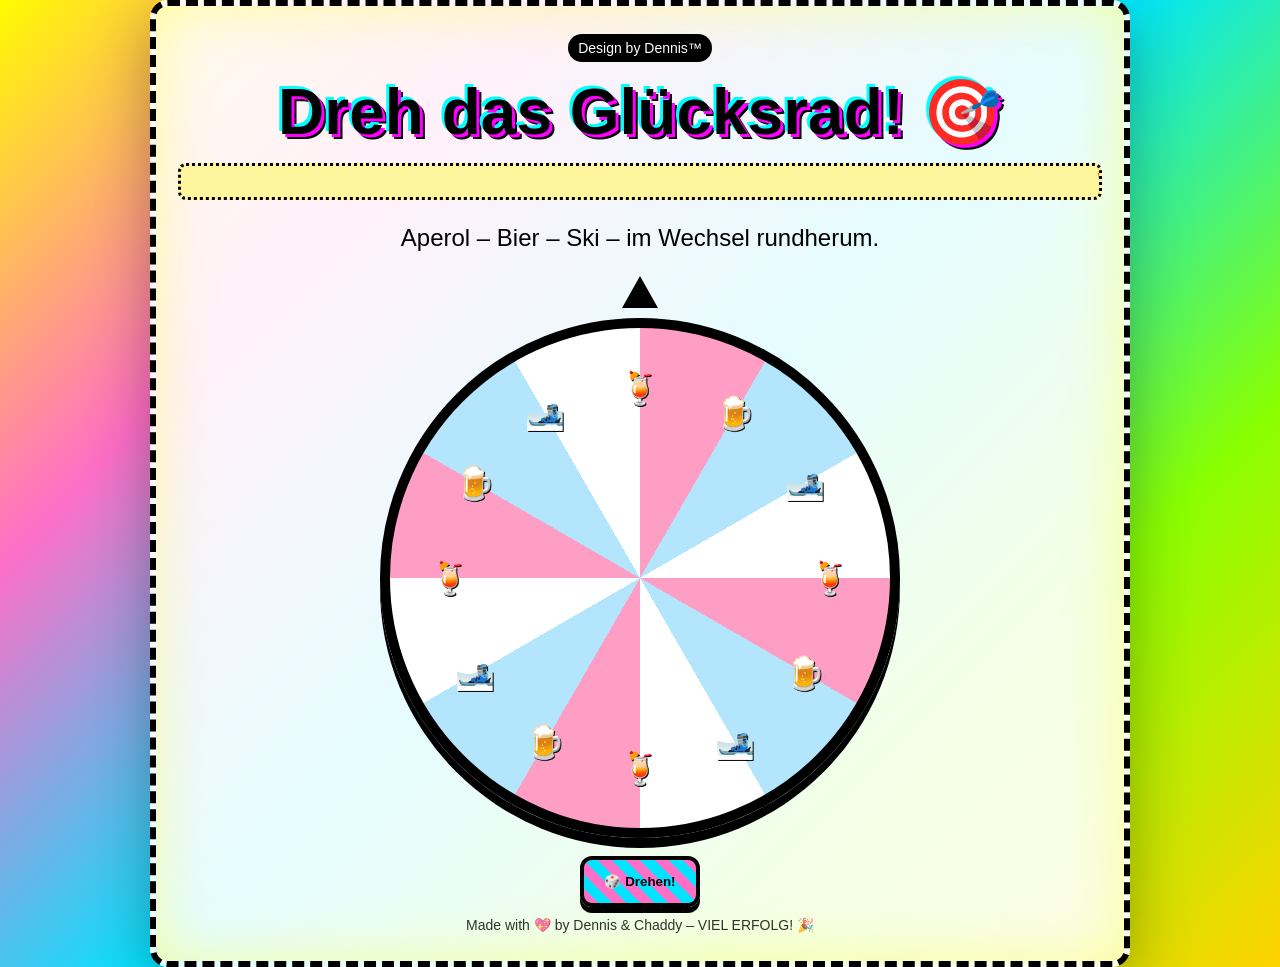
==== index.html @ 3e6613ec "Update index.html" ====
<!doctype html>
<html lang="de">
<head>
  <meta charset="utf-8" />
  <meta name="viewport" content="width=device-width, initial-scale=1" />
  <title>Überraschung – Dreh das Rad!</title>
  <link rel="stylesheet" href="assets/common.css" />
  <style>
    .wheel-wrap{display:flex;flex-direction:column;align-items:center;gap:18px;margin-top:10px;position:relative}
    .wheel{
      width:min(520px,90vw);aspect-ratio:1;border-radius:50%;border:10px solid #000;position:relative;overflow:hidden;
      box-shadow:0 10px 0 #000;
      background:repeating-conic-gradient(#ff9ec4 0deg 30deg,#b3e5fc 30deg 60deg,#ffffff 60deg 90deg); /* 🍹/🍺/🎿 */
      transition:transform 4.6s cubic-bezier(.2,.9,.2,1.02);
    }
    .needle{width:0;height:0;border-left:18px solid transparent;border-right:18px solid transparent;border-bottom:32px solid #000;margin:0 auto}
    .em{position:absolute;font-size:32px;filter:drop-shadow(1px 1px 0 #000)}
    #spin{position:relative;z-index:5;pointer-events:auto}
  </style>
</head>

<body>
  <div class="container">
    <div class="badge">Design by Dennis™</div>
    <h1>Dreh das Glücksrad! 🎯</h1>
    <div class="marquee"><span>🍹 oder 🍺 oder 🎿 — keine Spoiler — nur drehen! — </span></div>
    <p>Aperol – Bier – Ski – im Wechsel rundherum.</p>

    <div class="needle" aria-hidden="true"></div>
    <div class="wheel-wrap">
      <div class="wheel" id="wheel" aria-label="Glücksrad mit drei Feldern"></div>
      <button class="btn" id="spin">🎲 Drehen!</button>
    </div>

    <footer>Made with 💖 by Dennis & Chaddy – VIEL ERFOLG! 🎉</footer>
  </div>

  <!-- 🔊 Hintergrundmusik (loop) – nimm assets/landing.mp3 wenn du willst -->
  <audio id="bg" src="assets/jingle.mp3" preload="auto" loop autoplay muted playsinline></audio>
  <!-- Effekt-Sounds -->
  <audio id="s_tadaa"  src="assets/tadaa.mp3"  preload="auto"></audio>
  <audio id="s_cheers" src="assets/cheers.mp3" preload="auto"></audio>

  <script>
  document.addEventListener('DOMContentLoaded', () => {
    const wheelEl = document.getElementById('wheel');
    const spinBtn = document.getElementById('spin');
    const bg      = document.getElementById('bg');
    const sT      = document.getElementById('s_tadaa');
    const sC      = document.getElementById('s_cheers');

    if (!wheelEl || !spinBtn) return;

    // Emojis setzen
    const segments=12, segAngle=360/segments, emojis=['🍹','🍺','🎿'];
    for(let i=0;i<segments;i++){
      const el=document.createElement('div'); el.className='em'; el.textContent=emojis[i%3];
      const a=(i*segAngle)*Math.PI/180, R=.38;
      el.style.left=(50+Math.sin(a)*R*100)+'%';
      el.style.top =(50-Math.cos(a)*R*100)+'%';
      el.style.transform='translate(-50%,-50%)';
      wheelEl.appendChild(el);
    }

    // Hintergrundmusik: stumm starten, beim ersten User-Impuls entmuten
    const tryPlay = () => { try{ const p=bg.play(); if(p&&p.catch)p.catch(()=>{});}catch{} };
    const unmute  = () => { try{ bg.muted=false; bg.volume=.9; tryPlay(); }catch{} };
    tryPlay(); // startet muted (autoplay erlaubt)
    ['click','touchstart','pointerdown','keydown'].forEach(ev=>{
      window.addEventListener(ev,function once(){ unmute(); window.removeEventListener(ev,once,{capture:false}); },{once:true,passive:true});
    });

    // Drehen
    let spinning=false;
    spinBtn.addEventListener('click', ()=>{
      if(spinning) return; spinning=true; unmute(); // sicherstellen, dass Musik läuft

      const k=Math.floor(Math.random()*segments);
      const turns=6+Math.random()*2;
      const targetDeg=(segments-k)*segAngle - segAngle/2;
      const angle=360*turns+targetDeg;
      wheelEl.style.transform=`rotate(${angle.toFixed(2)}deg)`;

      setTimeout(()=>{ if(k%3===0) sT?.play().catch(()=>{}); else if(k%3===1) sC?.play().catch(()=>{}); },3800);

      setTimeout(()=>{
        if(k%3===0)      location.href='rom/index.html';
        else if(k%3===1) location.href='london/index.html#autoplay=1';
        else             location.href='ski/index.html#autoplay=1';
      },4700);
    });
  });
  </script>
</body>
</html>
---- assets/common.css ----
*{box-sizing:border-box}
html,body{margin:0;padding:0}
body{
  font-family:"Comic Sans MS","Comic Sans","Arial",cursive,sans-serif;
  background:linear-gradient(135deg,#fffb00,#ff6ec7 25%,#00e5ff 50%,#8aff00 75%,#ffd200);
  min-height:100vh;display:flex;align-items:center;justify-content:center;text-align:center;
}
.container{
  width:min(980px,92vw);background:rgba(255,255,255,.9);border:6px dashed #000;border-radius:18px;
  padding:28px 22px;box-shadow:0 18px 60px rgba(0,0,0,.3), inset 0 0 60px rgba(255,255,0,.35);
}
h1{margin:.2em 0;font-size:clamp(34px,6vw,64px);text-shadow:3px 3px 0 #ff00ff,-3px -3px 0 #00ffff,5px 5px 0 #000}
h2{font-size:clamp(22px,3.2vw,44px);text-shadow:2px 2px 0 #fff700}
p{font-size:clamp(18px,2.4vw,24px)}
.badge{display:inline-block;background:#000;color:#fff;padding:6px 10px;border-radius:999px;font-size:14px}
.button-row{margin-top:22px;display:flex;gap:14px;justify-content:center;flex-wrap:wrap}
.btn{display:inline-block;text-decoration:none;color:#000;background:repeating-linear-gradient(45deg,#ff6ec7,#ff6ec7 10px,#00e5ff 10px,#00e5ff 20px);
  padding:14px 20px;border-radius:12px;border:4px solid #000;box-shadow:0 6px 0 #000;font-weight:800}
.hint-emoji{font-size:clamp(64px,12vw,140px);filter:drop-shadow(4px 6px 0 #000)}
footer{margin-top:10px;font-size:14px;opacity:.8}
.marquee{margin-top:8px;overflow:hidden;white-space:nowrap;font-weight:800;border:3px dotted #000;border-radius:8px;padding:6px;background:#fff59d}
.marquee span{display:inline-block;padding-left:100%;animation:scroll 8s linear infinite}
@keyframes scroll{0%{transform:translateX(0)}100%{transform:translateX(-100%)}}
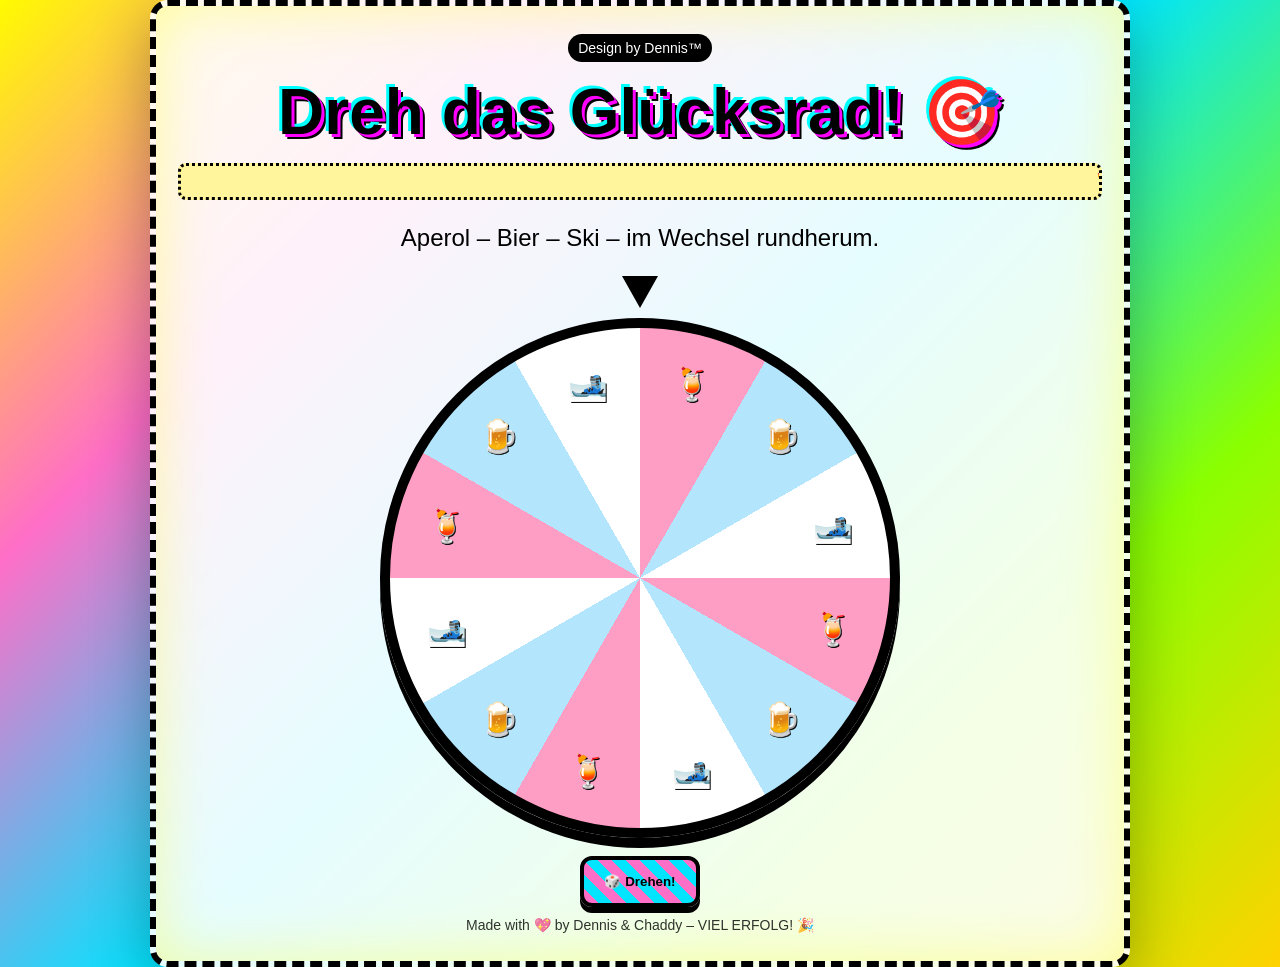
==== commit e9388b5b: "Update index.html" ====
--- a/index.html
+++ b/index.html
@@ -6,16 +6,42 @@
   <title>Überraschung – Dreh das Rad!</title>
   <link rel="stylesheet" href="assets/common.css" />
   <style>
-    .wheel-wrap{display:flex;flex-direction:column;align-items:center;gap:18px;margin-top:10px;position:relative}
+    .wheel-wrap{
+      display:flex;flex-direction:column;align-items:center;gap:18px;margin-top:10px
+    }
+    .needle{
+      /* Dreieck, das NACH UNTEN zeigt */
+      width:0;height:0;
+      border-left:18px solid transparent;border-right:18px solid transparent;
+      border-top:32px solid #000; /* Spitze zeigt nach unten */
+      margin:0 auto 8px auto;
+    }
     .wheel{
-      width:min(520px,90vw);aspect-ratio:1;border-radius:50%;border:10px solid #000;position:relative;overflow:hidden;
+      width:min(520px,90vw);
+      aspect-ratio:1/1;                 /* garantiert kreisrund */
+      border-radius:50%;
+      border:10px solid #000;
+      position:relative; overflow:hidden;
       box-shadow:0 10px 0 #000;
-      background:repeating-conic-gradient(#ff9ec4 0deg 30deg,#b3e5fc 30deg 60deg,#ffffff 60deg 90deg); /* 🍹/🍺/🎿 */
+      /* 🍹 / 🍺 / 🎿 im Wechsel */
+      background:repeating-conic-gradient(
+        #ff9ec4 0deg 30deg,   /* Aperol */
+        #b3e5fc 30deg 60deg,  /* Bier */
+        #ffffff 60deg 90deg   /* Ski  */
+      );
       transition:transform 4.6s cubic-bezier(.2,.9,.2,1.02);
+      /* aktuelle Rotations-Variable für Emoji-Gegenrotation */
+      --rot: 0deg;
     }
-    .needle{width:0;height:0;border-left:18px solid transparent;border-right:18px solid transparent;border-bottom:32px solid #000;margin:0 auto}
-    .em{position:absolute;font-size:32px;filter:drop-shadow(1px 1px 0 #000)}
-    #spin{position:relative;z-index:5;pointer-events:auto}
+    .em{
+      position:absolute; left:50%; top:50%;
+      font-size:32px; filter:drop-shadow(1px 1px 0 #000);
+      /* zentrieren + GEGENROTATION, damit Emoji immer lesbar bleibt */
+      transform: translate(-50%,-50%) rotate(calc(-1 * var(--rot)));
+      will-change: transform;
+      pointer-events:none;
+    }
+    #spin{ position:relative; z-index:5; }
   </style>
 </head>
 
@@ -35,9 +61,8 @@
     <footer>Made with 💖 by Dennis & Chaddy – VIEL ERFOLG! 🎉</footer>
   </div>
 
-  <!-- 🔊 Hintergrundmusik (loop) – nimm assets/landing.mp3 wenn du willst -->
-  <audio id="bg" src="assets/jingle.mp3" preload="auto" loop autoplay muted playsinline></audio>
-  <!-- Effekt-Sounds -->
+  <!-- 🔊 Sounds -->
+  <audio id="s_jingle" src="assets/jingle.mp3" preload="auto"></audio>
   <audio id="s_tadaa"  src="assets/tadaa.mp3"  preload="auto"></audio>
   <audio id="s_cheers" src="assets/cheers.mp3" preload="auto"></audio>
 
@@ -45,50 +70,82 @@
   document.addEventListener('DOMContentLoaded', () => {
     const wheelEl = document.getElementById('wheel');
     const spinBtn = document.getElementById('spin');
-    const bg      = document.getElementById('bg');
-    const sT      = document.getElementById('s_tadaa');
-    const sC      = document.getElementById('s_cheers');
+    const sJ = document.getElementById('s_jingle');
+    const sT = document.getElementById('s_tadaa');
+    const sC = document.getElementById('s_cheers');
 
-    if (!wheelEl || !spinBtn) return;
+    if(!wheelEl || !spinBtn) return;
 
-    // Emojis setzen
-    const segments=12, segAngle=360/segments, emojis=['🍹','🍺','🎿'];
+    // --- Emoji-Positionen exakt im Segment-Zentrum ---
+    const segments = 12;
+    const segAngle = 360 / segments;
+    const emojis = ['🍹','🍺','🎿'];
+    const R = 0.40; // Radius-Faktor (0..0.5), 0.40 sitzt schön im Segment
+
     for(let i=0;i<segments;i++){
-      const el=document.createElement('div'); el.className='em'; el.textContent=emojis[i%3];
-      const a=(i*segAngle)*Math.PI/180, R=.38;
-      el.style.left=(50+Math.sin(a)*R*100)+'%';
-      el.style.top =(50-Math.cos(a)*R*100)+'%';
-      el.style.transform='translate(-50%,-50%)';
+      const el = document.createElement('div');
+      el.className = 'em';
+      el.textContent = emojis[i % 3];
+
+      // Mittelpunkt jedes Segments: i*seg + seg/2
+      const centerDeg = i*segAngle + segAngle/2;
+      const a = centerDeg * Math.PI / 180;
+
+      // absolute Position auf dem Rad (wir zentrieren via left/top:50%)
+      const x = Math.sin(a) * R * 100;
+      const y = -Math.cos(a) * R * 100;
+
+      el.style.left = `calc(50% + ${x}%)`;
+      el.style.top  = `calc(50% + ${y}%)`;
       wheelEl.appendChild(el);
     }
 
-    // Hintergrundmusik: stumm starten, beim ersten User-Impuls entmuten
-    const tryPlay = () => { try{ const p=bg.play(); if(p&&p.catch)p.catch(()=>{});}catch{} };
-    const unmute  = () => { try{ bg.muted=false; bg.volume=.9; tryPlay(); }catch{} };
-    tryPlay(); // startet muted (autoplay erlaubt)
-    ['click','touchstart','pointerdown','keydown'].forEach(ev=>{
-      window.addEventListener(ev,function once(){ unmute(); window.removeEventListener(ev,once,{capture:false}); },{once:true,passive:true});
+    // Emoji immer lesbar halten: Gegenrotation anhand wheel-Variable --rot
+    function setWheelRotation(deg){
+      wheelEl.style.setProperty('--rot', deg + 'deg');
+      wheelEl.style.transform = `rotate(${deg}deg)`;
+    }
+
+    // --- Sound-Helfer ---
+    function play(a){ try{ a.currentTime=0; a.volume=0.9; const p=a.play(); if(p&&p.catch) p.catch(()=>{});}catch(e){} }
+    function jingleOnce(){ if(sJ && sJ.dataset.played!=='1'){ sJ.dataset.played='1'; play(sJ);} }
+    window.addEventListener('load', () => setTimeout(jingleOnce, 400));
+    ['click','pointerdown','touchstart','keydown'].forEach(ev =>
+      document.addEventListener(ev, jingleOnce, { once:true, passive:true })
+    );
+
+    // --- Drehen ---
+    let spinning = false;
+    spinBtn.addEventListener('click', () => {
+      if(spinning) return;
+      spinning = true;
+
+      const k = Math.floor(Math.random()*segments); // 0..11
+      const turns = 6 + Math.random()*2;
+      const targetDeg = (segments - k) * segAngle - segAngle/2; // Segmentzentrum nach oben
+      const angle = 360*turns + targetDeg;
+
+      // Rotation + Gegenrotation der Emojis (via CSS-Var --rot)
+      setWheelRotation(angle);
+
+      // kurzer Effekt-Sound
+      setTimeout(() => {
+        if (k % 3 === 0 && sT) play(sT);      // 🍹 Rom
+        else if (k % 3 === 1 && sC) play(sC); // 🍺 London
+        else if (sJ) play(sJ);                // 🎿 Ski
+      }, 3800);
+
+      // Weiterleitung nach Ende
+      setTimeout(() => {
+        try{ sJ && sJ.pause(); }catch(e){}
+        if (k % 3 === 0)      location.href = 'rom/index.html';
+        else if (k % 3 === 1) location.href = 'london/index.html#autoplay=1';
+        else                  location.href = 'ski/index.html#autoplay=1';
+      }, 4700);
     });
 
-    // Drehen
-    let spinning=false;
-    spinBtn.addEventListener('click', ()=>{
-      if(spinning) return; spinning=true; unmute(); // sicherstellen, dass Musik läuft
-
-      const k=Math.floor(Math.random()*segments);
-      const turns=6+Math.random()*2;
-      const targetDeg=(segments-k)*segAngle - segAngle/2;
-      const angle=360*turns+targetDeg;
-      wheelEl.style.transform=`rotate(${angle.toFixed(2)}deg)`;
-
-      setTimeout(()=>{ if(k%3===0) sT?.play().catch(()=>{}); else if(k%3===1) sC?.play().catch(()=>{}); },3800);
-
-      setTimeout(()=>{
-        if(k%3===0)      location.href='rom/index.html';
-        else if(k%3===1) location.href='london/index.html#autoplay=1';
-        else             location.href='ski/index.html#autoplay=1';
-      },4700);
-    });
+    // Startrotation sicher auf 0 halten
+    setWheelRotation(0);
   });
   </script>
 </body>
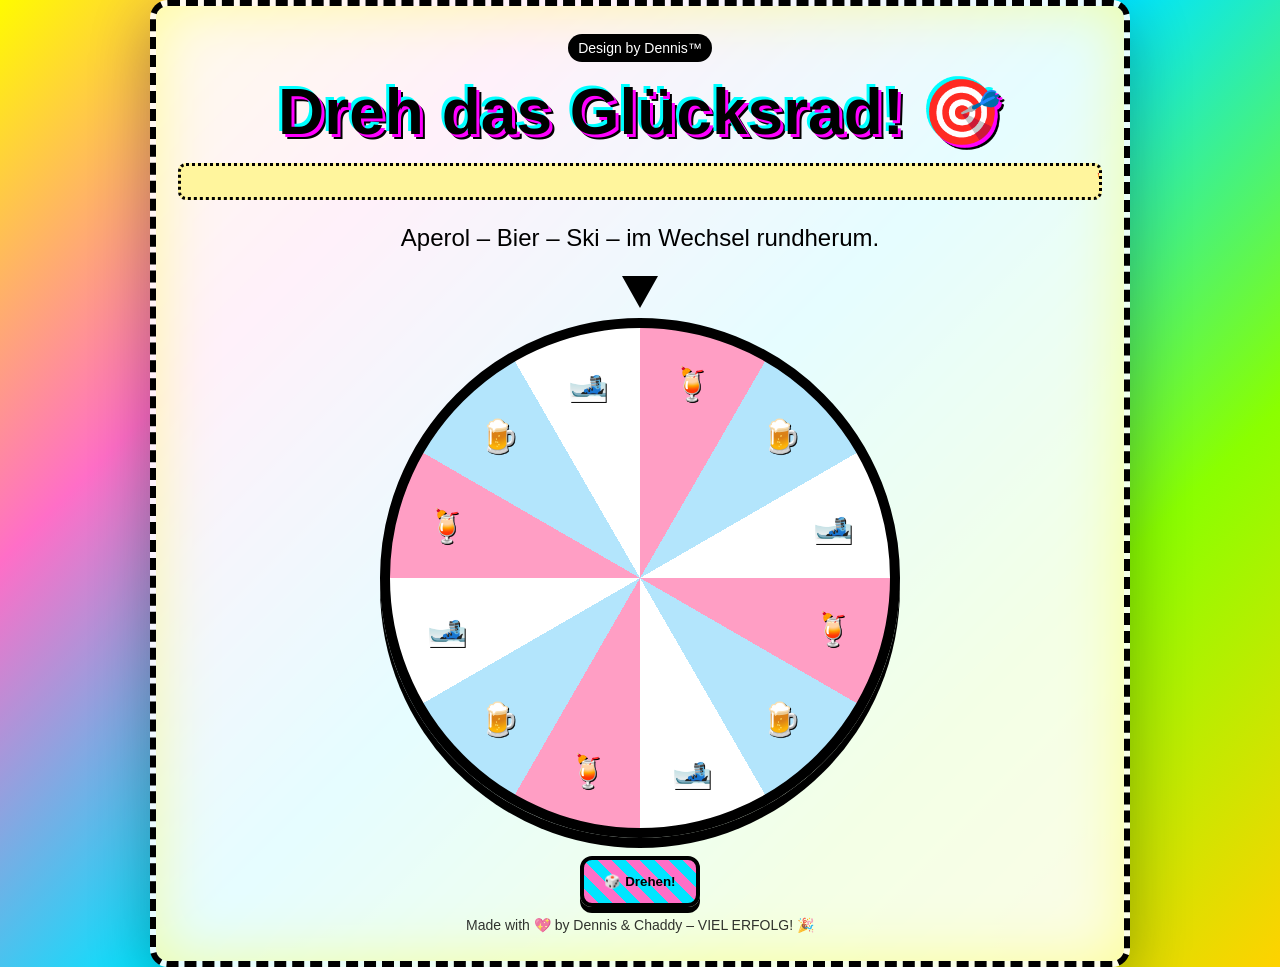
==== commit 5503d160: "Update index.html" ====
--- a/index.html
+++ b/index.html
@@ -6,42 +6,24 @@
   <title>Überraschung – Dreh das Rad!</title>
   <link rel="stylesheet" href="assets/common.css" />
   <style>
-    .wheel-wrap{
-      display:flex;flex-direction:column;align-items:center;gap:18px;margin-top:10px
-    }
+    .wheel-wrap{display:flex;flex-direction:column;align-items:center;gap:18px;margin-top:10px}
     .needle{
-      /* Dreieck, das NACH UNTEN zeigt */
-      width:0;height:0;
-      border-left:18px solid transparent;border-right:18px solid transparent;
-      border-top:32px solid #000; /* Spitze zeigt nach unten */
-      margin:0 auto 8px auto;
+      width:0;height:0;margin:0 auto 8px;
+      border-left:18px solid transparent;border-right:18px solid transparent;border-top:32px solid #000; /* zeigt nach unten */
     }
     .wheel{
-      width:min(520px,90vw);
-      aspect-ratio:1/1;                 /* garantiert kreisrund */
-      border-radius:50%;
-      border:10px solid #000;
-      position:relative; overflow:hidden;
-      box-shadow:0 10px 0 #000;
-      /* 🍹 / 🍺 / 🎿 im Wechsel */
-      background:repeating-conic-gradient(
-        #ff9ec4 0deg 30deg,   /* Aperol */
-        #b3e5fc 30deg 60deg,  /* Bier */
-        #ffffff 60deg 90deg   /* Ski  */
-      );
+      width:min(520px,90vw);aspect-ratio:1;border-radius:50%;
+      border:10px solid #000;position:relative;overflow:hidden;box-shadow:0 10px 0 #000;
+      background:repeating-conic-gradient(#ff9ec4 0deg 30deg,#b3e5fc 30deg 60deg,#ffffff 60deg 90deg); /* 🍹/🍺/🎿 */
       transition:transform 4.6s cubic-bezier(.2,.9,.2,1.02);
-      /* aktuelle Rotations-Variable für Emoji-Gegenrotation */
-      --rot: 0deg;
+      --rot:0deg;
     }
     .em{
-      position:absolute; left:50%; top:50%;
-      font-size:32px; filter:drop-shadow(1px 1px 0 #000);
-      /* zentrieren + GEGENROTATION, damit Emoji immer lesbar bleibt */
-      transform: translate(-50%,-50%) rotate(calc(-1 * var(--rot)));
-      will-change: transform;
+      position:absolute;left:50%;top:50%;font-size:32px;filter:drop-shadow(1px 1px 0 #000);
+      transform:translate(-50%,-50%) rotate(calc(-1 * var(--rot))); /* gegenrotieren -> lesbar */
       pointer-events:none;
     }
-    #spin{ position:relative; z-index:5; }
+    #spin{position:relative;z-index:5}
   </style>
 </head>
 
@@ -61,91 +43,63 @@
     <footer>Made with 💖 by Dennis & Chaddy – VIEL ERFOLG! 🎉</footer>
   </div>
 
-  <!-- 🔊 Sounds -->
-  <audio id="s_jingle" src="assets/jingle.mp3" preload="auto"></audio>
+  <!-- 🎵 Happy-Birthday (passt Dateiname an, falls anders) -->
+  <audio id="bg" src="assets/happy_birthday.mp3" preload="auto" loop autoplay muted playsinline></audio>
+  <!-- Effekt-Sounds -->
   <audio id="s_tadaa"  src="assets/tadaa.mp3"  preload="auto"></audio>
   <audio id="s_cheers" src="assets/cheers.mp3" preload="auto"></audio>
 
   <script>
   document.addEventListener('DOMContentLoaded', () => {
-    const wheelEl = document.getElementById('wheel');
-    const spinBtn = document.getElementById('spin');
-    const sJ = document.getElementById('s_jingle');
-    const sT = document.getElementById('s_tadaa');
-    const sC = document.getElementById('s_cheers');
+    const wheel = document.getElementById('wheel');
+    const spin  = document.getElementById('spin');
+    const bg    = document.getElementById('bg');
+    const sT    = document.getElementById('s_tadaa');
+    const sC    = document.getElementById('s_cheers');
 
-    if(!wheelEl || !spinBtn) return;
+    if(!wheel || !spin) return;
 
-    // --- Emoji-Positionen exakt im Segment-Zentrum ---
-    const segments = 12;
-    const segAngle = 360 / segments;
-    const emojis = ['🍹','🍺','🎿'];
-    const R = 0.40; // Radius-Faktor (0..0.5), 0.40 sitzt schön im Segment
+    // Emojis exakt auf Segmentzentren
+    const segments=12, seg=360/segments, emojis=['🍹','🍺','🎿'], R=0.40;
+    for(let i=0;i<segments;i++){
+      const el=document.createElement('div'); el.className='em'; el.textContent=emojis[i%3];
+      const center=i*seg+seg/2, a=center*Math.PI/180;
+      const x=Math.sin(a)*R*100, y=-Math.cos(a)*R*100;
+      el.style.left=`calc(50% + ${x}%)`; el.style.top=`calc(50% + ${y}%)`;
+      wheel.appendChild(el);
+    }
+    const setRot = deg => { wheel.style.setProperty('--rot',deg+'deg'); wheel.style.transform=`rotate(${deg}deg)`; };
 
-    for(let i=0;i<segments;i++){
-      const el = document.createElement('div');
-      el.className = 'em';
-      el.textContent = emojis[i % 3];
-
-      // Mittelpunkt jedes Segments: i*seg + seg/2
-      const centerDeg = i*segAngle + segAngle/2;
-      const a = centerDeg * Math.PI / 180;
-
-      // absolute Position auf dem Rad (wir zentrieren via left/top:50%)
-      const x = Math.sin(a) * R * 100;
-      const y = -Math.cos(a) * R * 100;
-
-      el.style.left = `calc(50% + ${x}%)`;
-      el.style.top  = `calc(50% + ${y}%)`;
-      wheelEl.appendChild(el);
-    }
-
-    // Emoji immer lesbar halten: Gegenrotation anhand wheel-Variable --rot
-    function setWheelRotation(deg){
-      wheelEl.style.setProperty('--rot', deg + 'deg');
-      wheelEl.style.transform = `rotate(${deg}deg)`;
-    }
-
-    // --- Sound-Helfer ---
-    function play(a){ try{ a.currentTime=0; a.volume=0.9; const p=a.play(); if(p&&p.catch) p.catch(()=>{});}catch(e){} }
-    function jingleOnce(){ if(sJ && sJ.dataset.played!=='1'){ sJ.dataset.played='1'; play(sJ);} }
-    window.addEventListener('load', () => setTimeout(jingleOnce, 400));
-    ['click','pointerdown','touchstart','keydown'].forEach(ev =>
-      document.addEventListener(ev, jingleOnce, { once:true, passive:true })
-    );
-
-    // --- Drehen ---
-    let spinning = false;
-    spinBtn.addEventListener('click', () => {
-      if(spinning) return;
-      spinning = true;
-
-      const k = Math.floor(Math.random()*segments); // 0..11
-      const turns = 6 + Math.random()*2;
-      const targetDeg = (segments - k) * segAngle - segAngle/2; // Segmentzentrum nach oben
-      const angle = 360*turns + targetDeg;
-
-      // Rotation + Gegenrotation der Emojis (via CSS-Var --rot)
-      setWheelRotation(angle);
-
-      // kurzer Effekt-Sound
-      setTimeout(() => {
-        if (k % 3 === 0 && sT) play(sT);      // 🍹 Rom
-        else if (k % 3 === 1 && sC) play(sC); // 🍺 London
-        else if (sJ) play(sJ);                // 🎿 Ski
-      }, 3800);
-
-      // Weiterleitung nach Ende
-      setTimeout(() => {
-        try{ sJ && sJ.pause(); }catch(e){}
-        if (k % 3 === 0)      location.href = 'rom/index.html';
-        else if (k % 3 === 1) location.href = 'london/index.html#autoplay=1';
-        else                  location.href = 'ski/index.html#autoplay=1';
-      }, 4700);
+    // Hintergrundmusik: stumm starten, beim ersten User-Impuls entmuten
+    const tryPlay=()=>{ try{ const p=bg.play(); if(p&&p.catch)p.catch(()=>{});}catch{} };
+    const unmute =()=>{ try{ bg.muted=false; bg.volume=.9; tryPlay(); }catch{} };
+    tryPlay();
+    ['click','touchstart','pointerdown','keydown'].forEach(ev=>{
+      window.addEventListener(ev,function once(){ unmute(); window.removeEventListener(ev,once,{capture:false}); },{once:true,passive:true});
     });
 
-    // Startrotation sicher auf 0 halten
-    setWheelRotation(0);
+    // Drehen + korrektes Mapping (Zeiger zeigt nach unten -> +180°)
+    let spinning=false;
+    spin.addEventListener('click',()=>{
+      if(spinning) return; spinning=true; unmute();
+
+      const k = Math.floor(Math.random()*segments);     // 0..11
+      const turns = 6 + Math.random()*2;
+      const targetUp = (segments - k)*seg - seg/2;      // Zentrum unter die 12-Uhr-Position
+      const angle = 360*turns + targetUp + 180;         // +180°, weil Zeiger nach unten zeigt
+
+      setRot(angle);
+
+      setTimeout(()=>{ if(k%3===0) sT?.play().catch(()=>{}); else if(k%3===1) sC?.play().catch(()=>{}); },3800);
+
+      setTimeout(()=>{
+        if (k%3===0)      location.href='rom/index.html';
+        else if (k%3===1) location.href='london/index.html#autoplay=1';
+        else              location.href='ski/index.html#autoplay=1';
+      },4700);
+    });
+
+    setRot(0);
   });
   </script>
 </body>
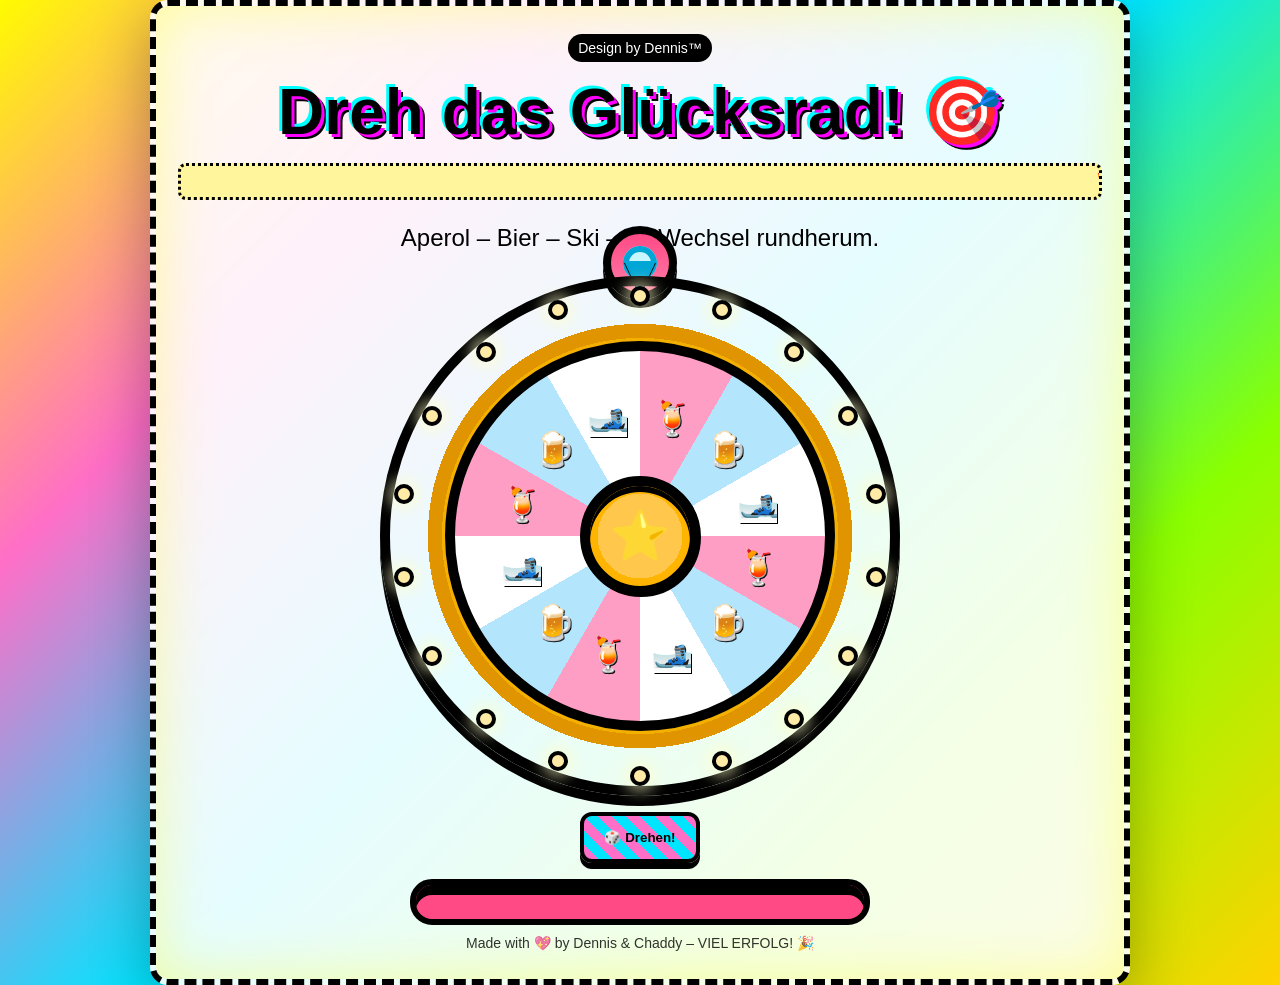
==== commit 95f87761: "Update index.html" ====
--- a/index.html
+++ b/index.html
@@ -1,32 +1,77 @@
 <!doctype html>
 <html lang="de">
 <head>
-  <meta charset="utf-8" />
-  <meta name="viewport" content="width=device-width, initial-scale=1" />
-  <title>Überraschung – Dreh das Rad!</title>
-  <link rel="stylesheet" href="assets/common.css" />
-  <style>
-    .wheel-wrap{display:flex;flex-direction:column;align-items:center;gap:18px;margin-top:10px}
-    .needle{
-      width:0;height:0;margin:0 auto 8px;
-      border-left:18px solid transparent;border-right:18px solid transparent;border-top:32px solid #000; /* zeigt nach unten */
-    }
-    .wheel{
-      width:min(520px,90vw);aspect-ratio:1;border-radius:50%;
-      border:10px solid #000;position:relative;overflow:hidden;box-shadow:0 10px 0 #000;
-      background:repeating-conic-gradient(#ff9ec4 0deg 30deg,#b3e5fc 30deg 60deg,#ffffff 60deg 90deg); /* 🍹/🍺/🎿 */
-      transition:transform 4.6s cubic-bezier(.2,.9,.2,1.02);
-      --rot:0deg;
-    }
-    .em{
-      position:absolute;left:50%;top:50%;font-size:32px;filter:drop-shadow(1px 1px 0 #000);
-      transform:translate(-50%,-50%) rotate(calc(-1 * var(--rot))); /* gegenrotieren -> lesbar */
-      pointer-events:none;
-    }
-    #spin{position:relative;z-index:5}
-  </style>
+<meta charset="utf-8"/>
+<meta name="viewport" content="width=device-width, initial-scale=1"/>
+<title>Überraschung – Dreh das Rad!</title>
+<link rel="stylesheet" href="assets/common.css"/>
+<style>
+  :root{
+    --rim:#f4b000;           /* Goldrand */
+    --rim-dark:#e09500;
+    --base:#ff4a86;          /* Sockel */
+    --light-on:#ffeaa6;
+    --light-glow:rgba(255,255,200,.55);
+  }
+  .stage{display:flex;flex-direction:column;align-items:center;gap:16px;margin-top:10px}
+  /* Sockel */
+  .stand{
+    width:min(460px,82vw); height:46px; background:var(--base);
+    border-radius:22px; border:6px solid #000; box-shadow:0 10px 0 #000 inset;
+  }
+  /* Gehäuse mit Pointer */
+  .wheel-shell{position:relative; display:grid; place-items:center}
+  .pointer{
+    position:absolute; top:-50px; left:50%; transform:translateX(-50%);
+    width:74px; height:74px; border:8px solid #000; border-radius:50%;
+    background:linear-gradient(#ff4a86,#ff7aa6);
+    box-shadow:0 8px 0 #000;
+  }
+  .pointer::after{
+    content:""; position:absolute; left:50%; top:48%;
+    transform:translate(-50%,0);
+    width:0;height:0;border-left:16px solid transparent;border-right:16px solid transparent;border-top:34px solid #00a6d6;
+    filter:drop-shadow(0 2px 0 #000);
+  }
+  .pointer::before{
+    content:""; position:absolute; inset:12px; border-radius:50%;
+    background:#c7f7ff; box-shadow:0 0 0 6px #00a6d6 inset;
+  }
+
+  /* Rad: Felge + Lichter + inneres Rad */
+  .rim{
+    width:min(520px,90vw); aspect-ratio:1; border-radius:50%;
+    background:radial-gradient(circle at 50% 50%, #ffd36c 0 48%, var(--rim) 48% 56%, var(--rim-dark) 56% 60%, transparent 60%);
+    border:10px solid #000; box-shadow:0 10px 0 #000;
+    position:relative; display:grid; place-items:center;
+  }
+  /* Lichter */
+  .bulb{position:absolute; width:20px;height:20px;border-radius:50%;
+        background:var(--light-on); border:4px solid #000; box-shadow:0 0 14px 6px var(--light-glow);}
+  /* inneres Rad */
+  .wheel{
+    width:78%; aspect-ratio:1; border-radius:50%;
+    background:repeating-conic-gradient(#ff9ec4 0deg 30deg, #b3e5fc 30deg 60deg, #ffffff 60deg 90deg);
+    border:10px solid #000; position:relative; overflow:hidden;
+    transition:transform 4.6s cubic-bezier(.2,.9,.2,1.02);
+    --rot:0deg;
+  }
+  .hub{
+    position:absolute; left:50%; top:50%; transform:translate(-50%,-50%);
+    width:120px; aspect-ratio:1; border-radius:50%;
+    background:radial-gradient(circle,#ffc84d 0 60%, #ffb400 60% 100%);
+    border:10px solid #000; display:grid;place-items:center; z-index:3;
+    box-shadow:0 6px 0 #000 inset;
+    font-size:48px; filter:drop-shadow(1px 1px 0 #000);
+  }
+  .em{
+    position:absolute; left:50%; top:50%; font-size:34px;
+    transform:translate(-50%,-50%) rotate(calc(-1 * var(--rot)));
+    filter:drop-shadow(1px 1px 0 #000); pointer-events:none;
+  }
+  #spin{position:relative;z-index:5}
+</style>
 </head>
-
 <body>
   <div class="container">
     <div class="badge">Design by Dennis™</div>
@@ -34,73 +79,92 @@
     <div class="marquee"><span>🍹 oder 🍺 oder 🎿 — keine Spoiler — nur drehen! — </span></div>
     <p>Aperol – Bier – Ski – im Wechsel rundherum.</p>
 
-    <div class="needle" aria-hidden="true"></div>
-    <div class="wheel-wrap">
-      <div class="wheel" id="wheel" aria-label="Glücksrad mit drei Feldern"></div>
+    <div class="stage">
+      <div class="wheel-shell">
+        <div class="pointer" aria-hidden="true"></div>
+        <div class="rim">
+          <div class="wheel" id="wheel" aria-label="Glücksrad"></div>
+          <div class="hub">⭐</div>
+        </div>
+      </div>
       <button class="btn" id="spin">🎲 Drehen!</button>
+      <div class="stand" aria-hidden="true"></div>
     </div>
 
     <footer>Made with 💖 by Dennis & Chaddy – VIEL ERFOLG! 🎉</footer>
   </div>
 
-  <!-- 🎵 Happy-Birthday (passt Dateiname an, falls anders) -->
+  <!-- 🎵 Happy-Birthday -->
   <audio id="bg" src="assets/happy_birthday.mp3" preload="auto" loop autoplay muted playsinline></audio>
   <!-- Effekt-Sounds -->
   <audio id="s_tadaa"  src="assets/tadaa.mp3"  preload="auto"></audio>
   <audio id="s_cheers" src="assets/cheers.mp3" preload="auto"></audio>
 
-  <script>
-  document.addEventListener('DOMContentLoaded', () => {
-    const wheel = document.getElementById('wheel');
-    const spin  = document.getElementById('spin');
-    const bg    = document.getElementById('bg');
-    const sT    = document.getElementById('s_tadaa');
-    const sC    = document.getElementById('s_cheers');
+<script>
+document.addEventListener('DOMContentLoaded', () => {
+  const wheel = document.getElementById('wheel');
+  const spin  = document.getElementById('spin');
+  const bg    = document.getElementById('bg');
+  const sT    = document.getElementById('s_tadaa');
+  const sC    = document.getElementById('s_cheers');
 
-    if(!wheel || !spin) return;
+  /* Lämpchen-Ring bauen */
+  (function addBulbs(){
+    const rim = document.querySelector('.rim');
+    const N = 18; // Anzahl Lampen
+    const R = 48; // Prozent vom Radius (außen)
+    for(let i=0;i<N;i++){
+      const b=document.createElement('div'); b.className='bulb';
+      const ang = (i/N)*360 * Math.PI/180;
+      const x = 50 + Math.sin(ang)*R;
+      const y = 50 - Math.cos(ang)*R;
+      b.style.left = `calc(${x}% - 10px)`; // 10px = radius bulb/2
+      b.style.top  = `calc(${y}% - 10px)`;
+      rim.appendChild(b);
+    }
+  })();
 
-    // Emojis exakt auf Segmentzentren
-    const segments=12, seg=360/segments, emojis=['🍹','🍺','🎿'], R=0.40;
-    for(let i=0;i<segments;i++){
-      const el=document.createElement('div'); el.className='em'; el.textContent=emojis[i%3];
-      const center=i*seg+seg/2, a=center*Math.PI/180;
-      const x=Math.sin(a)*R*100, y=-Math.cos(a)*R*100;
-      el.style.left=`calc(50% + ${x}%)`; el.style.top=`calc(50% + ${y}%)`;
-      wheel.appendChild(el);
-    }
-    const setRot = deg => { wheel.style.setProperty('--rot',deg+'deg'); wheel.style.transform=`rotate(${deg}deg)`; };
+  /* Emojis exakt ins Segmentzentrum */
+  const segments=12, SEG=360/segments, emojis=['🍹','🍺','🎿'], r=33; // r in %
+  for(let i=0;i<segments;i++){
+    const el=document.createElement('div'); el.className='em'; el.textContent=emojis[i%3];
+    const center=i*SEG+SEG/2, a=center*Math.PI/180;
+    const x=50 + Math.sin(a)*r, y=50 - Math.cos(a)*r;
+    el.style.left=`${x}%`; el.style.top=`${y}%`;
+    wheel.appendChild(el);
+  }
+  const setRot = deg => { wheel.style.setProperty('--rot',deg+'deg'); wheel.style.transform=`rotate(${deg}deg)`; };
+  setRot(0);
 
-    // Hintergrundmusik: stumm starten, beim ersten User-Impuls entmuten
-    const tryPlay=()=>{ try{ const p=bg.play(); if(p&&p.catch)p.catch(()=>{});}catch{} };
-    const unmute =()=>{ try{ bg.muted=false; bg.volume=.9; tryPlay(); }catch{} };
-    tryPlay();
-    ['click','touchstart','pointerdown','keydown'].forEach(ev=>{
-      window.addEventListener(ev,function once(){ unmute(); window.removeEventListener(ev,once,{capture:false}); },{once:true,passive:true});
-    });
+  /* Musik: stumm starten → beim ersten User-Impuls entmuten */
+  const tryPlay=()=>{ try{ const p=bg.play(); if(p&&p.catch) p.catch(()=>{});}catch{} };
+  const unmute =()=>{ try{ bg.muted=false; bg.volume=.9; tryPlay(); }catch{} };
+  tryPlay();
+  ['click','touchstart','pointerdown','keydown'].forEach(ev=>{
+    window.addEventListener(ev,function once(){ unmute(); window.removeEventListener(ev,once,{capture:false}); },{once:true,passive:true});
+  });
 
-    // Drehen + korrektes Mapping (Zeiger zeigt nach unten -> +180°)
-    let spinning=false;
-    spin.addEventListener('click',()=>{
-      if(spinning) return; spinning=true; unmute();
+  /* Drehen + korrektes Mapping (Zeiger oben → zeigt nach unten ⇒ +180°) */
+  let spinning=false;
+  spin.addEventListener('click',()=>{
+    if(spinning) return; spinning=true; unmute();
 
-      const k = Math.floor(Math.random()*segments);     // 0..11
-      const turns = 6 + Math.random()*2;
-      const targetUp = (segments - k)*seg - seg/2;      // Zentrum unter die 12-Uhr-Position
-      const angle = 360*turns + targetUp + 180;         // +180°, weil Zeiger nach unten zeigt
+    const k = Math.floor(Math.random()*segments); // 0..11
+    const turns = 6 + Math.random()*2;
+    const targetUp = (segments - k)*SEG - SEG/2;  // Segmentzentrum auf 12-Uhr
+    const angle = 360*turns + targetUp + 180;     // +180°, da Pointer nach unten zeigt
 
-      setRot(angle);
+    setRot(angle);
 
-      setTimeout(()=>{ if(k%3===0) sT?.play().catch(()=>{}); else if(k%3===1) sC?.play().catch(()=>{}); },3800);
+    setTimeout(()=>{ if(k%3===0) sT?.play().catch(()=>{}); else if(k%3===1) sC?.play().catch(()=>{}); },3800);
 
-      setTimeout(()=>{
-        if (k%3===0)      location.href='rom/index.html';
-        else if (k%3===1) location.href='london/index.html#autoplay=1';
-        else              location.href='ski/index.html#autoplay=1';
-      },4700);
-    });
-
-    setRot(0);
+    setTimeout(()=>{
+      if (k%3===0)      location.href='rom/index.html';                 // 🍹 -> Rom
+      else if (k%3===1) location.href='london/index.html#autoplay=1';   // 🍺 -> London
+      else              location.href='ski/index.html#autoplay=1';      // 🎿 -> Ski
+    },4700);
   });
-  </script>
+});
+</script>
 </body>
 </html>
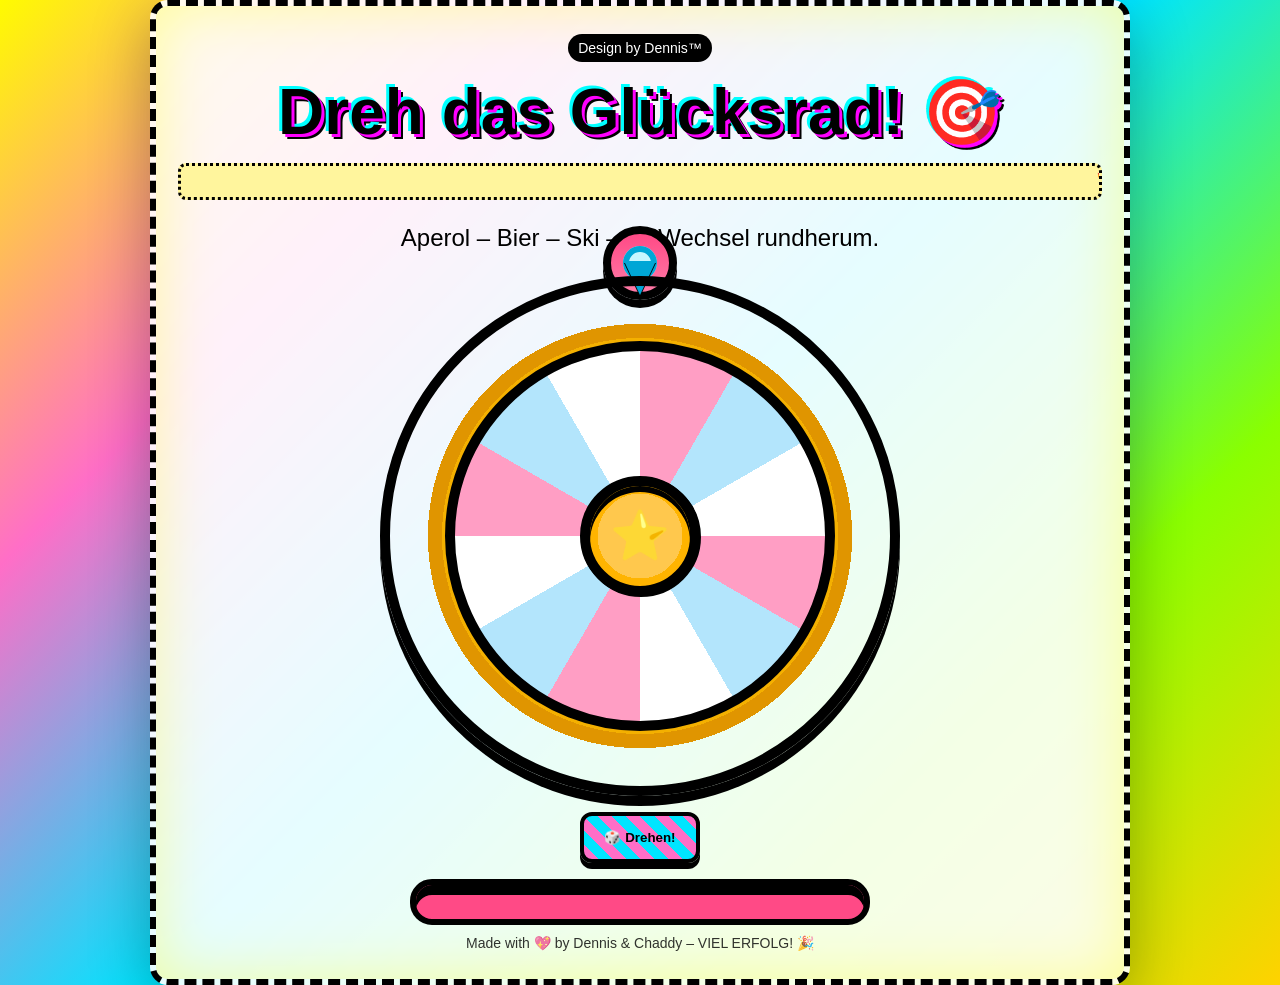
==== commit b1678eb9: "Update index.html" ====
--- a/index.html
+++ b/index.html
@@ -144,27 +144,36 @@
     window.addEventListener(ev,function once(){ unmute(); window.removeEventListener(ev,once,{capture:false}); },{once:true,passive:true});
   });
 
-  /* Drehen + korrektes Mapping (Zeiger oben → zeigt nach unten ⇒ +180°) */
-  let spinning=false;
-  spin.addEventListener('click',()=>{
-    if(spinning) return; spinning=true; unmute();
+/* Drehen + EXAKTES Mapping (🍹→Rom, 🍺→London, 🎿→Ski) */
+let spinning = false;
+spin.addEventListener('click', () => {
+  if (spinning) return;
+  spinning = true; unmute();
 
-    const k = Math.floor(Math.random()*segments); // 0..11
-    const turns = 6 + Math.random()*2;
-    const targetUp = (segments - k)*SEG - SEG/2;  // Segmentzentrum auf 12-Uhr
-    const angle = 360*turns + targetUp + 180;     // +180°, da Pointer nach unten zeigt
+  // 0 = 🍹 Rom, 1 = 🍺 London, 2 = 🎿 Ski
+  const outcome = Math.floor(Math.random() * 3);
 
-    setRot(angle);
+  // Einen der vier passenden Keile (insg. 12) wählen: j%3 === outcome
+  const group = Math.floor(Math.random() * 4);   // 0..3
+  const j = outcome + 3 * group;                 // 0..11
 
-    setTimeout(()=>{ if(k%3===0) sT?.play().catch(()=>{}); else if(k%3===1) sC?.play().catch(()=>{}); },3800);
+  const turns = 6 + Math.random() * 2;
 
-    setTimeout(()=>{
-      if (k%3===0)      location.href='rom/index.html';                 // 🍹 -> Rom
-      else if (k%3===1) location.href='london/index.html#autoplay=1';   // 🍺 -> London
-      else              location.href='ski/index.html#autoplay=1';      // 🎿 -> Ski
-    },4700);
-  });
-});
+  // Zeiger ist OBEN → „oben“ entspricht -90° in Rad-Koordinaten
+  // Keilzentrum = (j + 0.5) * SEG
+  const angle = 360 * turns - 90 - (j + 0.5) * SEG;
+  setRot(angle);
+
+  // kurzer Effekt-Sound kurz vor Stopp
+  setTimeout(() => {
+    if (outcome === 0) sT?.play().catch(()=>{});  // 🍹 Rom
+    if (outcome === 1) sC?.play().catch(()=>{});  // 🍺 London
+  }, 3800);
+
+  // Weiterleitung
+  setTimeout(() => {
+    if (outcome === 0)      location.href = 'rom/index.html';
+    else if (outcome === 1) location.href = 'london/index.html#aut
 </script>
 </body>
 </html>
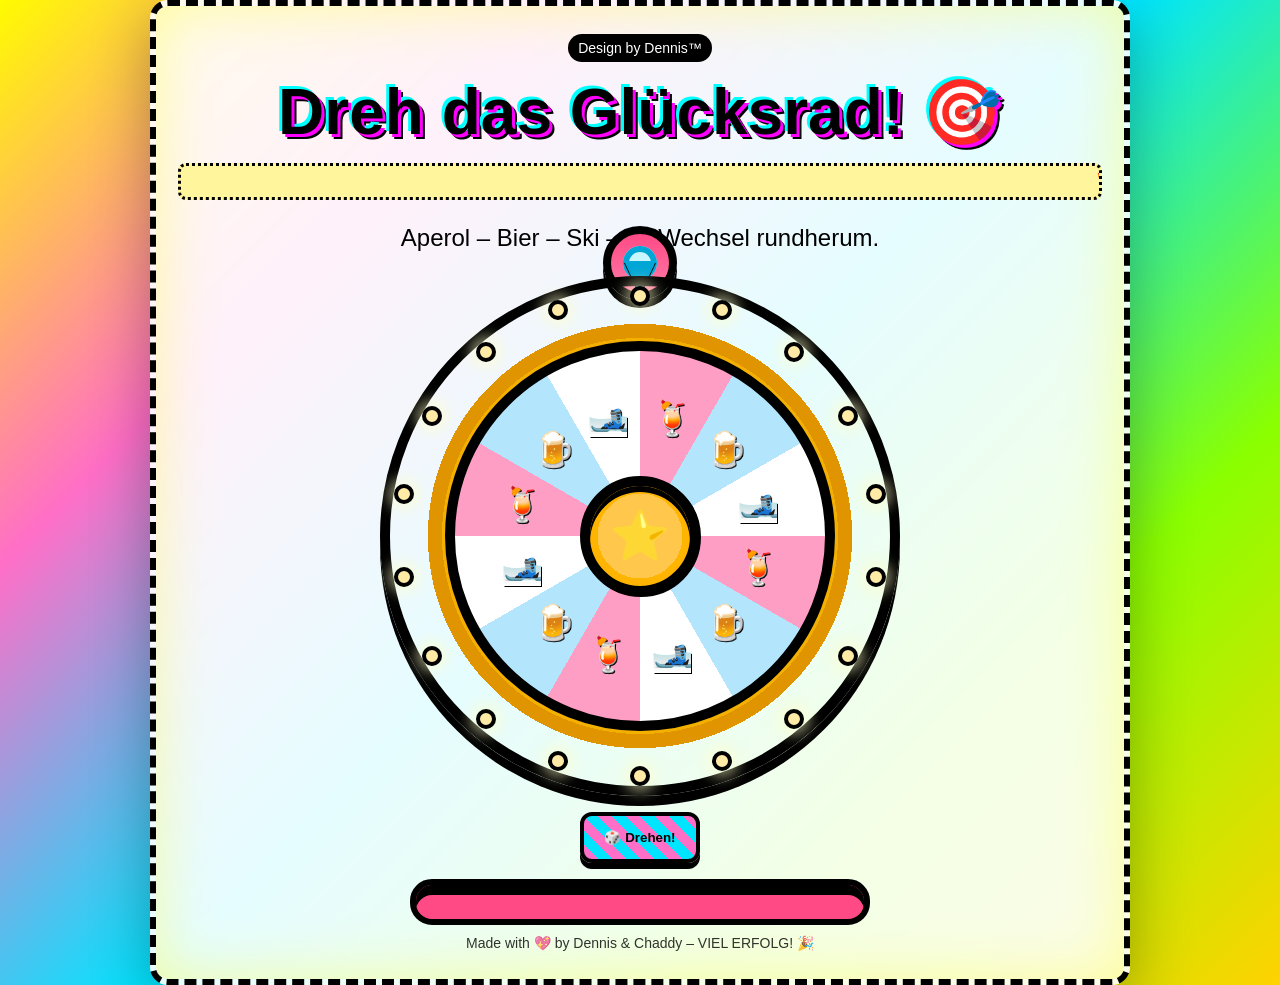
==== commit bba4107a: "Update index.html" ====
--- a/index.html
+++ b/index.html
@@ -144,36 +144,27 @@
     window.addEventListener(ev,function once(){ unmute(); window.removeEventListener(ev,once,{capture:false}); },{once:true,passive:true});
   });
 
-/* Drehen + EXAKTES Mapping (🍹→Rom, 🍺→London, 🎿→Ski) */
-let spinning = false;
-spin.addEventListener('click', () => {
-  if (spinning) return;
-  spinning = true; unmute();
+  /* Drehen + korrektes Mapping (Zeiger oben → zeigt nach unten ⇒ +180°) */
+  let spinning=false;
+  spin.addEventListener('click',()=>{
+    if(spinning) return; spinning=true; unmute();
 
-  // 0 = 🍹 Rom, 1 = 🍺 London, 2 = 🎿 Ski
-  const outcome = Math.floor(Math.random() * 3);
+    const k = Math.floor(Math.random()*segments); // 0..11
+    const turns = 6 + Math.random()*2;
+    const targetTop = (segments - k) * SEG - SEG/2;
+    const angle = 360*turns + targetTop;        // <-- KORREKT für Zeiger oben
+    setRot(angle);
 
-  // Einen der vier passenden Keile (insg. 12) wählen: j%3 === outcome
-  const group = Math.floor(Math.random() * 4);   // 0..3
-  const j = outcome + 3 * group;                 // 0..11
 
-  const turns = 6 + Math.random() * 2;
+    setTimeout(()=>{ if(k%3===0) sT?.play().catch(()=>{}); else if(k%3===1) sC?.play().catch(()=>{}); },3800);
 
-  // Zeiger ist OBEN → „oben“ entspricht -90° in Rad-Koordinaten
-  // Keilzentrum = (j + 0.5) * SEG
-  const angle = 360 * turns - 90 - (j + 0.5) * SEG;
-  setRot(angle);
-
-  // kurzer Effekt-Sound kurz vor Stopp
-  setTimeout(() => {
-    if (outcome === 0) sT?.play().catch(()=>{});  // 🍹 Rom
-    if (outcome === 1) sC?.play().catch(()=>{});  // 🍺 London
-  }, 3800);
-
-  // Weiterleitung
-  setTimeout(() => {
-    if (outcome === 0)      location.href = 'rom/index.html';
-    else if (outcome === 1) location.href = 'london/index.html#aut
+    setTimeout(()=>{
+      if (k%3===0)      location.href='rom/index.html';                 // 🍹 -> Rom
+      else if (k%3===1) location.href='london/index.html#autoplay=1';   // 🍺 -> London
+      else              location.href='ski/index.html#autoplay=1';      // 🎿 -> Ski
+    },4700);
+  });
+});
 </script>
 </body>
 </html>
